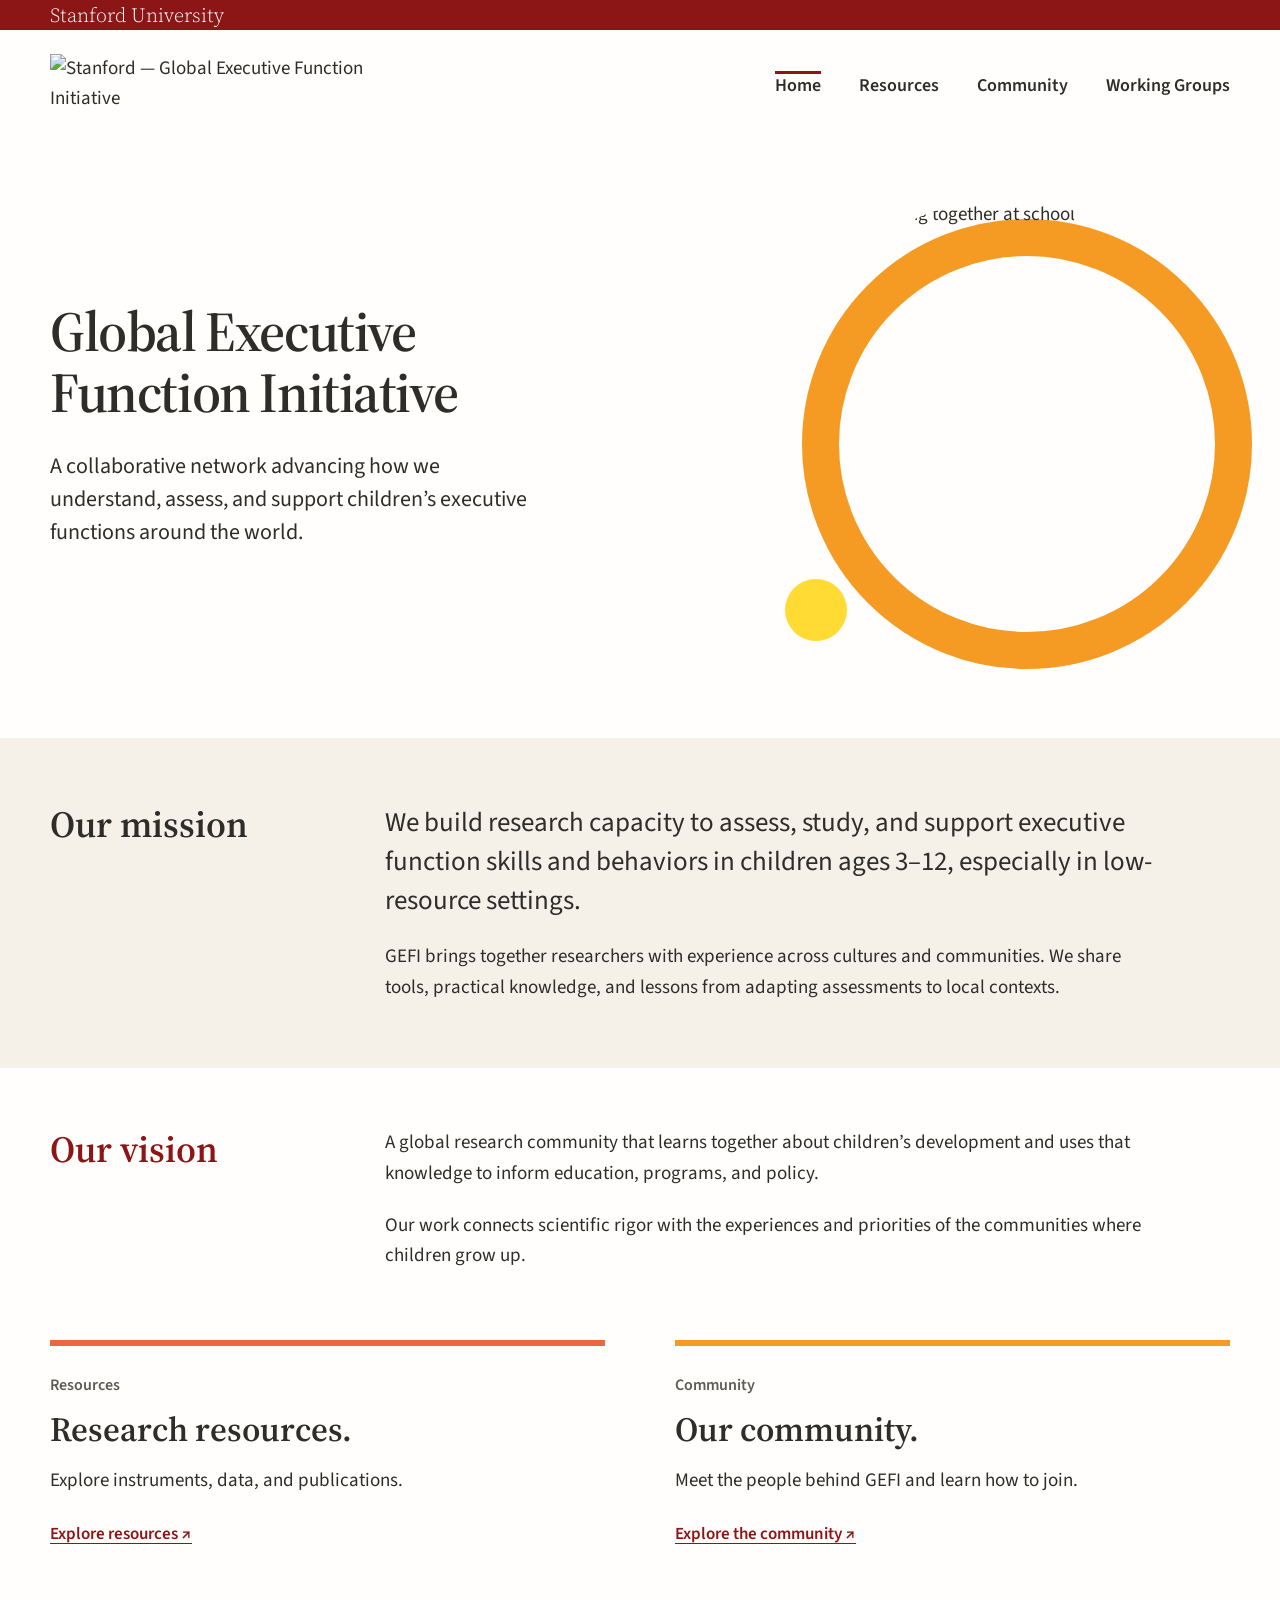
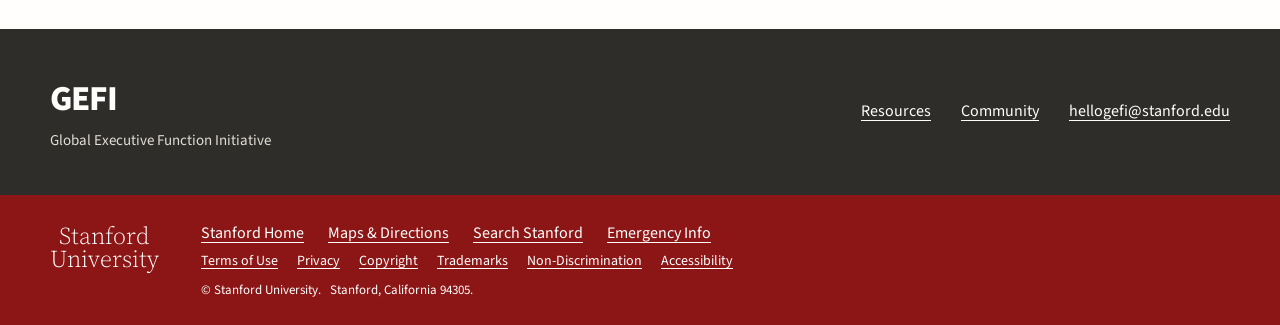
==== index.html @ b2375422 "Highlight working groups and organize research resources" ====
<!doctype html>
<html lang="en">
<head><meta name="robots" content="noindex, nofollow">
<meta charset="utf-8">
<meta name="viewport" content="width=device-width,initial-scale=1">
<meta name="description" content="GEFI connects researchers studying and supporting children’s executive functions across cultures, especially in low-resource settings.">
<title>Global Executive Function Initiative | GEFI</title>
<link rel="preconnect" href="https://fonts.googleapis.com">
<link rel="preconnect" href="https://fonts.gstatic.com" crossorigin>
<link href="https://fonts.googleapis.com/css2?family=Source+Sans+3:wght@400;500;600;700;800&family=Source+Serif+4:wght@400;500;600;700&display=swap" rel="stylesheet">
<link rel="stylesheet" href="styles.css">
<link rel="icon" href="favicon.svg" type="image/svg+xml">
<script src="script.js" defer></script>
</head>
<body><a class="skip-link" href="#main">Skip to content</a>
<div class="university-bar"><div class="wrap"><a href="https://www.stanford.edu/">Stanford University</a></div></div>
<header class="site-header wrap"><a class="brand" href="index.html" aria-label="GEFI home"><img class="brand-logo" src="assets/stanford-wordmark.png" width="368" height="64" alt="Stanford — Global Executive Function Initiative"></a>
<button class="menu-toggle" aria-expanded="false" aria-controls="site-nav">Menu</button>
<nav id="site-nav" class="site-nav" aria-label="Main navigation"><a href="index.html" aria-current="page">Home</a><a href="resources.html">Resources</a><a href="community.html">Community</a>
<a href="working-groups.html">Working Groups</a></nav>
</header>
<main id="main">
<!-- HOME INTRO: edit the heading and introduction below. -->
<section class="home-intro wrap">
  <div class="home-intro-copy">
<h1>Global Executive<br>Function Initiative<span class="title-period"> </span>
</h1>
<p class="home-description">A collaborative network advancing how we understand, assess, and support children’s executive functions around the world.</p>
  </div>
  <figure class="home-photo">
    <img src="assets/children-at-school.jpg" width="2000" height="537" alt="Children playing together at school" fetchpriority="high">
  </figure>
</section>
<!-- MISSION: edit the two paragraphs below. -->
<div class="mission-band">
<section class="editorial-grid mission wrap">
<h2>Our mission</h2>
<div>
<p class="large-copy">We build research capacity to assess, study, and support executive function skills and behaviors in children ages 3–12, especially in low-resource settings.</p>
<p>GEFI brings together researchers with experience across cultures and communities. We share tools, practical knowledge, and lessons from adapting assessments to local contexts.</p>
</div>
</section>
</div>
<!-- VISION: edit the two paragraphs below. -->
<section class="editorial-grid vision wrap">
<h2>Our vision</h2>
<div>
<p>A global research community that learns together about children’s development and uses that knowledge to inform education, programs, and policy.</p>
<p>Our work connects scientific rigor with the experiences and priorities of the communities where children grow up.</p>
</div>
</section>
<!-- LINKS TO RESOURCES AND COMMUNITY -->
<section class="home-paths wrap" aria-label="Explore GEFI"><a href="resources.html"><span class="eyebrow">Resources</span>
<h2>Research resources.</h2>
<p>Explore instruments, data, and publications.</p><span class="text-link">Explore resources <span aria-hidden="true">↗</span></span></a><a href="community.html"><span class="eyebrow">Community</span>
<h2>Our community.</h2>
<p>Meet the people behind GEFI and learn how to join.</p><span class="text-link">Explore the community <span aria-hidden="true">↗</span></span></a>
</section>
</main>
<footer class="site-footer">
<div class="wrap footer-inner">
<div><a class="footer-brand" href="index.html">GEFI</a>
<p>Global Executive Function Initiative</p>
</div>
<div class="footer-links"><a href="resources.html">Resources</a><a href="community.html">Community</a><a href="mailto:hellogefi@stanford.edu">hellogefi@stanford.edu</a>
</div>
</div>
</footer>
<div class="stanford-footer"><div class="wrap stanford-footer-inner"><a class="stanford-signature" href="https://www.stanford.edu/">Stanford<br>University</a><div><nav aria-label="Stanford resources"><ul><li><a href="https://www.stanford.edu/">Stanford Home</a></li><li><a href="https://visit.stanford.edu/plan/">Maps &amp; Directions</a></li><li><a href="https://www.stanford.edu/search/">Search Stanford</a></li><li><a href="https://emergency.stanford.edu/">Emergency Info</a></li></ul><ul class="stanford-policy-links"><li><a href="https://www.stanford.edu/site/terms/">Terms of Use</a></li><li><a href="https://www.stanford.edu/site/privacy/">Privacy</a></li><li><a href="https://uit.stanford.edu/security/copyright-infringement">Copyright</a></li><li><a href="https://adminguide.stanford.edu/chapter-1/subchapter-5/policy-1-5-4">Trademarks</a></li><li><a href="https://studentservices.stanford.edu/more-resources/student-policies/non-academic/non-discrimination">Non-Discrimination</a></li><li><a href="https://www.stanford.edu/site/accessibility">Accessibility</a></li></ul></nav><p>© Stanford University. &nbsp; Stanford, California 94305.</p></div></div></div>
</body></html>
---- styles.css ----
/* GEFI website design.
   Edit the palette here to change the whole site. */
:root {
  --ink: #2e2d29;
  --muted: #5c5b55;
  --paper: #fffefc;
  --line: #d9d6ce;
  --accent: #8c1515;
  --coral: #ec6643;
  --orange: #f59b24;
  --yellow: #ffdb33;
  --soft: #f5f1e8;
  --sans: "Source Sans 3", "Source Sans Pro", "Helvetica Neue", Arial, sans-serif;
  --serif: "Source Serif 4", "Source Serif Pro", Georgia, serif;
}
*, *::before, *::after { box-sizing: border-box; }
body { margin: 0; background: var(--paper); color: var(--ink); font: 19px/1.6 var(--sans); -webkit-font-smoothing: antialiased; }
a { color: inherit; text-underline-offset: .22em; text-decoration-thickness: 1px; }
a:hover { color: var(--accent); }
a:focus-visible, button:focus-visible { outline: 3px solid var(--accent); outline-offset: 5px; }
h1, h2, h3, p, figure { margin-top: 0; }
h1, h2, h3 { line-height: 1.15; }
h1, h2 { font-family: var(--serif); font-weight: 600; }
h3 { font-weight: 600; }
.wrap { width: min(1180px, calc(100% - 96px)); margin-inline: auto; }
.skip-link { position: absolute; left: 20px; top: 0; padding: 10px 20px; background: var(--ink); color: white; transform: translateY(-130%); z-index: 99; }
.skip-link:focus { transform: none; }

/* Header */
.site-header { display: flex; align-items: center; justify-content: space-between; gap: 32px; min-height: 112px; position: relative; }
.brand { min-width: 0; display: flex; align-items: center; gap: 21px; text-decoration: none; }
.brand-word { font-family: var(--sans); font-weight: 800; font-size: 49px; letter-spacing: -.04em; line-height: 1; color: var(--ink); }
.brand-name { font-size: 16px; line-height: 1.25; padding-left: 20px; border-left: 1px solid #aaa69b; }
.site-nav { display: flex; align-items: center; gap: 38px; align-self: stretch; }
.site-nav a { display: flex; align-items: center; position: relative; font-size: 18px; text-decoration: none; font-weight: 600; }
.site-nav a[aria-current]::after { content: ""; position: absolute; bottom: 26px; left: 0; right: 0; height: 3px; background: var(--coral); }
.menu-toggle { flex: none; display: none; font: 600 16px var(--sans); background: none; border: 1px solid var(--ink); padding: 8px 16px; }
.eyebrow { font: 600 16px/1.4 var(--sans); color: var(--accent); margin-bottom: 23px; }

/* Home */
.home-intro { display: grid; grid-template-columns: 1.2fr 1fr; gap: 40px; align-items: center; padding-block: 58px 88px; }
.home-intro-copy { padding-block: 12px; position: relative; z-index: 1; }
.home-intro h1 { font-size: clamp(42px, 4.4vw, 61px); letter-spacing: -.025em; line-height: 1.09; margin-bottom: 27px; }
.title-period { color: inherit; }
.home-description { font-size: 22px; line-height: 1.5; max-width: 490px; margin-bottom: 0; }
.home-photo { width: 100%; aspect-ratio: 1; max-width: 450px; position: relative; margin: 0 0 0 auto; isolation: isolate; }
.home-photo::before { content: ""; position: absolute; width: 100%; height: 100%; border: 37px solid var(--orange); border-radius: 50%; top: 19px; left: 22px; z-index: -1; }
.home-photo::after { content: ""; position: absolute; width: 62px; height: 62px; background: var(--yellow); border-radius: 50%; left: 1%; bottom: 2%; }
.home-photo img { width: 100%; height: 100%; object-fit: cover; object-position: 50% 50%; border-radius: 50%; display: block; }
.mission-band { background: var(--soft); }
.editorial-grid { display: grid; grid-template-columns: 270px 1fr; column-gap: 65px; padding-block: 65px; }
.editorial-grid h2 { font-size: 37px; margin: 0; }
.editorial-grid > div { max-width: 780px; }
.editorial-grid p { margin-bottom: 22px; }
.editorial-grid p:last-child { margin-bottom: 0; }
.editorial-grid .large-copy { font-size: 27px; line-height: 1.45; }
.vision { padding-block: 60px 68px; }
.vision h2 { color: var(--accent); }
.home-paths { display: grid; grid-template-columns: 1fr 1fr; gap: 70px; padding-block: 0 80px; }
.home-paths > a { display: block; text-decoration: none; border-top: 6px solid var(--coral); padding: 28px 0 0; }
.home-paths > a:nth-child(2) { border-color: var(--orange); }
.home-paths .eyebrow { display: block; margin-bottom: 14px; color: var(--muted); }
.home-paths h2 { font-size: 34px; margin-bottom: 17px; }
.home-paths p { margin-bottom: 22px; color: var(--ink); }
.text-link { font-size: 17px; color: var(--accent); font-weight: 600; }
.home-paths .text-link { text-decoration: underline; }

/* Footer */
.site-footer { background: var(--ink); color: var(--paper); padding: 42px 0; }
.footer-inner { display: flex; align-items: center; justify-content: space-between; gap: 32px; }
.footer-brand { text-decoration: none; font-family: var(--sans); font-weight: 800; font-size: 35px; letter-spacing: -.025em; }
.site-footer p { font-size: 15px; margin: 2px 0 0; color: #e1ded5; }
.footer-links { display: flex; gap: 30px; flex-wrap: wrap; }
.footer-links a { font-size: 16px; }
.site-footer a:hover { color: var(--yellow); }

/* Shared subpages */
.section-nav { display: flex; gap: 28px; flex-wrap: wrap; padding: 19px 0; border-block: 1px solid var(--line); }
.section-nav a { font-size: 16px; text-decoration: none; }
.section-nav a[aria-current] { color: var(--accent); font-weight: 700; text-decoration: underline; }
.page-intro { padding: 58px 0 48px; max-width: 900px; }
.page-intro h1 { font-size: clamp(40px, 4.4vw, 58px); line-height: 1.12; letter-spacing: -.02em; margin-bottom: 24px; }
.page-intro .eyebrow { color: var(--muted); margin-bottom: 20px; }
.lede { font-size: 23px; line-height: 1.5; max-width: 760px; margin: 0; }
.directory { padding-bottom: 80px; }
.directory-row { display: grid; grid-template-columns: 1fr 48px; gap: 26px; align-items: center; border-top: 1px solid var(--line); padding: 32px 0; text-decoration: none; }
.directory-row:first-child { border-top: 5px solid var(--coral); }
.directory-row:last-child { border-bottom: 1px solid var(--line); }
.row-number { display: none; }
.directory-row h2 { font-size: 35px; margin: 0 0 9px; }
.directory-row p { font-size: 19px; margin: 0; color: var(--muted); }
.row-arrow { display: grid; place-items: center; width: 44px; height: 44px; border: 1px solid var(--ink); border-radius: 50%; font-size: 23px; color: var(--ink); }
.directory-row:hover .row-arrow { background: var(--yellow); }
.resource-list { padding-bottom: 60px; }
.resource-entry { border-top: 1px solid var(--line); padding: 37px 0 41px; }
.resource-entry:first-child { border-top: 5px solid var(--coral); }
.resource-entry h2 { font-size: 37px; margin-bottom: 12px; }
.resource-entry p:not(.eyebrow) { max-width: 820px; }
.resource-entry .eyebrow { margin-bottom: 16px; }
.resource-full-name { font-size: 18px; margin-bottom: 22px; color: var(--muted); }
.link-row { display: flex; gap: 28px; flex-wrap: wrap; margin-top: 25px; }
.link-row a { font-size: 18px; color: var(--accent); }
.notice { background: var(--soft); border-left: 6px solid var(--orange); padding: 29px 34px; margin: 0 0 44px; }
.notice h2 { font-family: var(--sans); font-size: 23px; font-weight: 600; margin-bottom: 10px; }
.notice p { max-width: 820px; margin: 0; }
.content-section { border-top: 1px solid var(--line); padding-block: 40px; margin-bottom: 30px; }
.steps { margin: 0 0 26px; padding-left: 25px; }
.steps li { padding-left: 8px; margin-bottom: 24px; }
.steps li::marker { color: var(--accent); font-weight: 600; }
.steps h3 { font-size: 21px; margin: 0 0 7px; }
.steps p { font-size: 19px; }
.publication-section { margin-bottom: 44px; }
.section-title { font-family: var(--sans); font-size: 23px; font-weight: 600; padding-bottom: 19px; margin-bottom: 0; border-bottom: 4px solid var(--coral); }
.publication { padding: 27px 0; border-bottom: 1px solid var(--line); }
.publication .eyebrow { margin-bottom: 13px; }
.publication h3 { font-family: var(--serif); font-weight: 500; font-size: 29px; line-height: 1.35; max-width: 950px; margin-bottom: 14px; }
.publication h3 a { text-decoration: none; }
.publication h3 a:hover { text-decoration: underline; }
.publication p:last-child { font-size: 17px; color: var(--muted); margin: 0; }
.reading-note { padding: 29px 0 58px; border-top: 1px solid var(--line); max-width: 900px; }
.reading-note h2 { font-family: var(--sans); font-size: 23px; font-weight: 600; margin-bottom: 13px; }
.reading-note p { font-size: 19px; }
.recognition-note { font-size: 20px; max-width: 850px; margin-bottom: 37px; }
.founder-list { list-style: none; display: grid; grid-template-columns: repeat(3, 1fr); gap: 0 34px; padding: 0; margin: 0 0 34px; }
.founder-list li { border-top: 1px solid var(--line); }
.founder-list .founder-name, .founder-list a { display: flex; align-items: center; min-height: 70px; font-size: 20px; text-decoration: none; color: var(--ink); }
.source-note { font-size: 16px; color: var(--muted); margin-bottom: 65px; }
.plain-list { padding-left: 22px; margin: 0 0 24px; }
.plain-list li { margin-bottom: 13px; }
.membership-application { display: grid; grid-template-columns: 1fr 1fr; gap: 65px; padding: 42px 0 48px; border-top: 1px solid var(--line); }
.membership-application h2 { font-size: 35px; margin-bottom: 19px; }
.membership-application p:not(.eyebrow) { font-size: 19px; }
.application-status { background: var(--soft); border-top: 5px solid var(--orange); padding: 27px 31px; align-self: start; }
.application-status h3 { font-size: 23px; margin-bottom: 15px; }
.application-status p:last-child { margin-bottom: 0; }

@media (max-width: 1000px) {
  .wrap { width: calc(100% - 64px); }
  .home-intro { gap: 30px; padding-block: 44px 70px; }
  .home-intro h1 { font-size: 46px; }
  .home-description { font-size: 21px; }
  .home-photo::before { border-width: 28px; left: 13px; top: 15px; }
  .editorial-grid { grid-template-columns: 210px 1fr; gap: 35px; }
  .brand-name { font-size: 14px; }
  .site-nav { gap: 25px; }
  .footer-links { gap: 20px; }
}
@media (max-width: 760px) {
  body { font-size: 18px; }
  .wrap { width: calc(100% - 40px); }
  .site-header { min-height: 94px; gap: 12px; }
  .brand { gap: 13px; }
  .brand-word { font-size: 39px; }
  .brand-name { font-size: 12px; padding-left: 13px; }
  .menu-toggle { display: block; padding: 7px 12px; font-size: 15px; }
  .site-nav { display: none; position: absolute; top: 94px; left: -20px; right: -20px; padding: 18px 20px; background: var(--paper); border-block: 1px solid var(--line); z-index: 10; gap: 28px; }
  .site-nav.open { display: flex; }
  .site-nav a { font-size: 17px; padding: 4px 0; }
  .site-nav a[aria-current]::after { bottom: -3px; height: 2px; }
  .home-intro { grid-template-columns: 1fr; padding-block: 33px 48px; gap: 35px; }
  .home-intro-copy { padding: 0; }
  .eyebrow { font-size: 15px; margin-bottom: 18px; }
  .home-intro h1 { font-size: clamp(36px, 7vw, 49px); line-height: 1.14; margin-bottom: 22px; }
  .home-description { font-size: 21px; max-width: 550px; }
  .home-photo { width: min(82%, 350px); margin: 0 auto; }
  .home-photo::before { border-width: 27px; top: 11px; left: 13px; }
  .home-photo::after { width: 48px; height: 48px; }
  .editorial-grid { grid-template-columns: 1fr; gap: 23px; padding-block: 39px; }
  .editorial-grid h2 { font-size: 32px; }
  .editorial-grid .large-copy { font-size: 24px; }
  .vision { padding-block: 40px 45px; }
  .home-paths { grid-template-columns: 1fr; gap: 35px; padding-bottom: 50px; }
  .home-paths > a { padding-top: 23px; }
  .home-paths h2 { font-size: 31px; }
  .footer-inner { flex-direction: column; align-items: flex-start; gap: 25px; }
  .footer-links { gap: 16px 24px; }
  .footer-links a { font-size: 16px; }
  .section-nav { gap: 10px 21px; padding-block: 16px; }
  .section-nav a { font-size: 15px; }
  .page-intro { padding-block: 38px 35px; }
  .page-intro h1 { font-size: 40px; overflow-wrap: anywhere; }
  .lede { font-size: 21px; }
  .directory { padding-bottom: 50px; }
  .directory-row { gap: 16px; padding-block: 27px; }
  .directory-row h2 { font-size: 30px; }
  .directory-row p { font-size: 18px; }
  .resource-entry h2 { font-size: 32px; }
  .resource-entry { padding-block: 29px; }
  .link-row { gap: 15px 25px; }
  .notice { padding: 25px; margin-bottom: 35px; }
  .publication h3 { font-size: 25px; }
  .founder-list { grid-template-columns: 1fr 1fr; gap: 0 20px; }
  .founder-list .founder-name { font-size: 18px; min-height: 65px; }
  .membership-application { grid-template-columns: 1fr; gap: 22px; }
  .application-status { padding: 25px; }
}
@media (max-width: 380px) {
  .brand-name { display: none; }
  .home-intro h1 { font-size: 35px; }
  .founder-list { grid-template-columns: 1fr; }
}
@media (prefers-reduced-motion: reduce) {
  * { scroll-behavior: auto !important; transition: none !important; }
}

/* Reading guides, country studies, and founding-member biographies. */
.page-contents { border-block: 1px solid var(--line); padding: 25px 0; margin-bottom: 40px; }
.page-contents h2 { font: 600 20px var(--sans); margin-bottom: 15px; }
.page-contents ul { display: grid; grid-template-columns: 1fr 1fr; gap: 9px 35px; padding-left: 22px; margin-bottom: 0; }
.page-contents a, .country-nav a { font-size: 17px; }
.reading-section { padding: 35px 0; border-bottom: 1px solid var(--line); max-width: 930px; scroll-margin-top: 25px; }
.reading-section h2 { font-size: 34px; margin-bottom: 23px; }
.reading-section h3 { font-size: 21px; margin: 28px 0 15px; }
.reading-section li { padding-left: 5px; margin-bottom: 16px; }
.reference-list { padding-left: 22px; overflow-wrap: anywhere; }
.reference-list li { padding-left: 8px; margin-bottom: 23px; }
.country-nav { display: flex; flex-wrap: wrap; gap: 10px 25px; border-block: 1px solid var(--line); padding: 20px 0; margin-bottom: 10px; }
.study-country { max-width: 930px; padding: 32px 0 18px; border-bottom: 1px solid var(--line); scroll-margin-top: 25px; overflow-wrap: anywhere; }
.study-country h2 { font-size: 33px; margin-bottom: 20px; }
.studies-list { margin-bottom: 40px; }
.tool-guidance { margin-top: 30px; font-size: 17px; max-width: 820px; }
.tool-guidance p { margin-bottom: 15px; }
.bibliography-link { margin: 28px 0 0; font-size: 18px; }
.founder-profiles { display: grid; grid-template-columns: 1fr 1fr; gap: 0 40px; align-items: start; margin-bottom: 45px; }
.founder-profile { border-top: 1px solid var(--line); padding: 20px 0; }
.founder-profile summary { display: flex; align-items: center; gap: 21px; cursor: pointer; list-style: none; }
.founder-profile summary::-webkit-details-marker { display: none; }
.founder-profile summary img { width: 70px; height: 70px; border-radius: 50%; object-fit: cover; flex-shrink: 0; }
.founder-profile summary h2 { font-size: 25px; margin: 0; }
.profile-toggle { margin-left: auto; font-size: 26px; font-weight: 400; padding: 0 5px; }
.profile-toggle::before { content: "+"; }
.founder-profile[open] .profile-toggle::before { content: "−"; }
.founder-profile summary:hover h2 { color: var(--accent); }
.founder-profile summary:focus-visible { outline: 3px solid var(--accent); outline-offset: 5px; }
.profile-body { padding: 23px 0 0; font-size: 18px; }
.profile-body p:last-child { margin-bottom: 0; }
.founding-background { border-top: 1px solid var(--line); padding-top: 35px; max-width: 930px; }
.founding-background h2 { font-size: 34px; margin-bottom: 25px; }
.founding-photo { margin: 32px 0 40px; max-width: 930px; }
.founding-photo img { display: block; width: 100%; height: auto; }
.founding-photo figcaption { padding-top: 15px; font-size: 15px; color: var(--muted); }
@media (max-width: 760px) {
  .page-contents ul, .founder-profiles { grid-template-columns: 1fr; }
  .reading-section h2 { font-size: 29px; }
  .reading-section ul { padding-left: 22px; }
  .reading-section { overflow-wrap: anywhere; }
  .founder-profile summary { gap: 17px; }
  .founder-profile summary h2 { font-size: 24px; }
  .founder-profile summary img { width: 62px; height: 62px; }
  .study-country h2, .founding-background h2 { font-size: 30px; }
}

/* Stanford identity: original GEFI lockup, restrained cardinal navigation. */
.university-bar { background: #8c1515; color: #fff; height: 30px; }
.university-bar a { font: 20px/30px var(--serif); text-decoration: none; color: #fff; }
.brand-logo { display: block; width: min(368px, 100%); height: auto; }
.brand { max-width: 368px; }
.site-nav a[aria-current]::after { background: #8c1515; }
.stanford-footer { background: #8c1515; color: #fff; padding: 27px 0 24px; }
.stanford-footer-inner { display: flex; gap: 42px; align-items: flex-start; }
.stanford-signature { font: 24px/.95 var(--serif); text-decoration: none; text-align: center; padding-top: 3px; flex: none; }
.stanford-footer ul { display: flex; flex-wrap: wrap; gap: 6px 24px; padding: 0; list-style: none; margin: 0 0 8px; font-size: 16px; line-height: 1.4; }
.stanford-footer .stanford-policy-links { font-size: 14px; gap: 5px 19px; }
.stanford-footer p { font-size: 13px; margin: 8px 0 0; }
.stanford-footer a:hover { color: #fff; text-decoration: underline; }
.stanford-footer a:focus-visible, .university-bar a:focus-visible { outline-color: #fff; }

/* Community atlas: local land geometry and institution-based member pins. */
.community-atlas { border-top: 5px solid var(--accent); padding-top: 32px; margin-bottom: 64px; }
.atlas-heading { display: flex; justify-content: space-between; gap: 30px; align-items: flex-end; }
.atlas-heading h2 { font-size: clamp(30px, 3.2vw, 42px); margin: 0 0 14px; }
.atlas-heading .eyebrow { margin-bottom: 12px; }
.atlas-count { flex: none; font-size: 19px; font-weight: 600; line-height: 1.5; text-align: right; margin-bottom: 15px; }
.atlas-count span { font-size: 15px; color: var(--muted); font-weight: 400; }
.atlas-intro { font-size: 19px; max-width: 780px; margin-bottom: 28px; }
.atlas-toolbar { display: flex; justify-content: space-between; align-items: flex-end; gap: 18px; margin-bottom: 16px; }
.atlas-toolbar label { font-size: 15px; font-weight: 600; display: block; margin-bottom: 6px; }
.atlas-toolbar select { display: block; font: 17px var(--sans); color: var(--ink); padding: 10px 35px 10px 12px; background: var(--paper); border: 1px solid #9d9e95; border-radius: 0; max-width: 100%; min-height: 44px; }
.map-controls { display: flex; gap: 7px; flex: none; }
.map-controls button { background: var(--paper); color: var(--ink); border: 1px solid #9d9e95; min-width: 44px; min-height: 44px; padding: 6px 12px; font: 600 18px var(--sans); cursor: pointer; }
.map-controls button:last-child { font-size: 15px; }
.map-controls button:hover:not(:disabled) { background: var(--soft); }
.map-controls button:disabled { opacity: .4; cursor: default; }
.atlas-layout { display: grid; grid-template-columns: minmax(0, 1fr) 310px; gap: 30px; }
.map-column { min-width: 0; }
.map-canvas { height: 370px; border: 1px solid #d5d8d0; background: #eef1ed; overflow: hidden; }
#community-map { display: block; width: 100%; height: 100%; }
.map-pin { cursor: pointer; outline: none; }
.map-pin-shape { fill: #8c1515; stroke: #fffefc; stroke-width: 2px; }
.map-pin text { fill: #fff; font: 700 13px var(--sans); pointer-events: none; }
.map-pin:hover .map-pin-shape, .map-pin.is-selected .map-pin-shape { fill: #333f36; }
.map-pin:focus-visible .map-pin-shape { stroke: #111; stroke-width: 4px; }
.map-caption { font-size: 15px; line-height: 1.5; color: var(--muted); margin: 12px 0 7px; }
.map-attribution { font-size: 12px; line-height: 1.5; color: var(--muted); margin: 0; }
.map-selection { min-width: 0; }
.map-selection > .eyebrow { margin: 0 0 8px; font-size: 14px; }
.map-selection h3 { font-family: var(--serif); font-size: 25px; margin: 0 0 7px; }
#selection-count { font-size: 15px; color: var(--muted); margin: 0 0 10px; }
#map-members { max-height: 355px; overflow-y: auto; scrollbar-gutter: stable; padding-right: 10px; }
.map-member { display: grid; grid-template-columns: 58px minmax(0, 1fr); gap: 13px; padding: 15px 0; border-top: 1px solid var(--line); }
.map-member img { display: block; width: 58px; height: 58px; object-fit: cover; border-radius: 50%; margin-top: 3px; }
.map-member a { font-size: 19px; font-weight: 600; line-height: 1.2; }
.map-member p { font-size: 14px; line-height: 1.3; margin: 5px 0 0; }
.map-member .map-member-city { font-size: 13px; color: var(--muted); }
.founder-tag { display: inline-block; font-size: 11px; font-weight: 600; letter-spacing: .035em; text-transform: uppercase; background: #f0e4db; color: #6b281a; padding: 2px 7px; margin-top: 8px; }
.atlas-next { display: flex; flex-wrap: wrap; justify-content: space-between; gap: 14px; padding-top: 22px; margin: 26px 0 0; border-top: 1px solid var(--line); font-size: 16px; }
select:focus-visible { outline: 3px solid var(--accent); outline-offset: 3px; }
@media (max-width: 1000px) {
  .brand { max-width: 320px; }
  .atlas-layout { grid-template-columns: minmax(0, 1fr) 270px; gap: 22px; }
  .map-canvas { height: 340px; }
}
@media (max-width: 760px) {
  .brand { max-width: min(310px, calc(100% - 85px)); }
  .stanford-footer-inner { flex-direction: column; gap: 24px; }
  .stanford-signature { text-align: left; }
  .stanford-footer ul { gap: 10px 20px; }
  .atlas-heading { display: block; }
  .atlas-count { text-align: left; margin: 0 0 18px; }
  .atlas-count br { display: none; }
  .atlas-count span { display: block; }
  .atlas-toolbar { flex-wrap: wrap; align-items: flex-start; }
  .atlas-toolbar > div:first-child { width: 100%; }
  .atlas-toolbar select { width: 100%; }
  .atlas-layout { grid-template-columns: minmax(0, 1fr); gap: 28px; }
  .map-canvas { height: 290px; }
  #map-members { max-height: 380px; }
  .map-member { grid-template-columns: 64px minmax(0, 1fr); }
  .map-member img { width: 64px; height: 64px; }
  .map-member a { font-size: 20px; }
  .map-member p { font-size: 16px; }
  .atlas-next { flex-direction: column; }
}

/* Official Stanford logo font, from the same asset used by the legacy site. */
@font-face { font-family: Stanford; font-weight: 300; font-style: normal; font-display: swap; src: url("assets/fonts/stanford.woff") format("woff"); }
.university-bar a, .stanford-signature { font-family: Stanford, var(--serif); font-weight: 300; font-feature-settings: "liga"; }

/* Individual member pins and profiles directly on the map. */
.atlas-layout { display: block; }
.map-canvas { position: relative; height: 490px; }
.map-pin-shape { stroke-width: 1.6px; }
.member-popup { position: absolute; width: 250px; max-width: calc(100% - 20px); padding: 20px 18px 16px; background: #fffefc; border: 1px solid #b9beb4; box-shadow: 0 4px 18px #26342626; z-index: 3; text-align: center; }
.member-popup[hidden] { display: none; }
.member-popup img { display: block; width: 76px; height: 76px; border-radius: 50%; object-fit: cover; margin: 0 auto 11px; }
.popup-name { display: block; font: 600 22px/1.15 var(--serif); margin: 0 0 9px; }
.member-popup p { font-size: 15px; line-height: 1.35; margin: 5px 0; }
.member-popup .popup-city { color: var(--muted); font-size: 13px; }
.popup-close { position: absolute; right: 4px; top: 3px; width: 34px; height: 34px; background: none; border: 0; color: var(--ink); cursor: pointer; font: 26px/1 var(--sans); }
.popup-close:hover { background: var(--soft); }
@media (max-width: 760px) {
  .map-canvas { height: 430px; }
  .member-popup { width: 220px; padding: 15px 14px 12px; }
  .member-popup img { width: 64px; height: 64px; margin-bottom: 8px; }
  .popup-name { font-size: 21px; }
}

/* Pan, wheel zoom and pinch gestures stay within the map surface. */
#community-map { touch-action: none; cursor: grab; user-select: none; }
.is-dragging #community-map, .is-dragging .map-pin { cursor: grabbing; }
#community-map:focus-visible { outline: 3px solid var(--accent); outline-offset: -3px; }
.popup-colocated-label { display: block; font-size: 12px; color: var(--muted); margin: 14px 0 6px; }
.member-popup select { width: 100%; min-height: 34px; font: 15px var(--sans); padding: 5px; border: 1px solid var(--line); background: var(--paper); color: var(--ink); }
/* A wide desktop viewport trims unused polar space without stretching the map. */
.map-canvas { height: auto; aspect-ratio: 2.6; min-height: 350px; max-height: 490px; }
@media (max-width: 760px) {
  .map-canvas { height: 430px; aspect-ratio: auto; min-height: 0; }
}
.map-canvas { width: 100%; min-width: 0; }

/* The project layer has a distinct color and diamond symbol, alongside people. */
.map-layers { display: flex; flex-wrap: wrap; gap: 12px 24px; padding: 0; margin: 0 0 20px; border: 0; }
.map-layers legend { font-size: 15px; font-weight: 600; margin-bottom: 8px; }
.map-layers label { display: flex; align-items: center; gap: 7px; min-height: 44px; font-size: 17px; cursor: pointer; }
.map-layers input { width: 18px; height: 18px; margin: 0 3px 0 0; accent-color: #8c1515; }
.map-layers input:focus-visible { outline: 3px solid var(--accent); outline-offset: 3px; }
.map-layer-symbol--member { color: #8c1515; }
.map-layer-symbol--project { color: #00777e; }
.map-layer-count { color: var(--muted); font-size: 15px; }
.map-pin--project .map-pin-shape { fill: #00777e; }
.map-pin--project:hover .map-pin-shape, .map-pin--project.is-selected .map-pin-shape { fill: #004c51; }
.map-empty { font-size: 16px; padding: 12px 15px; border-left: 3px solid #00777e; background: #edf4f2; margin-bottom: 20px; }
.map-empty[hidden] { display: none; }
.project-tag { display: inline-block; font-size: 11px; font-weight: 600; letter-spacing: .035em; text-transform: uppercase; background: #e0efed; color: #005b61; padding: 2px 7px; margin-top: 8px; }
.member-popup { max-height: calc(100% - 20px); overflow-y: auto; overflow-wrap: anywhere; }
.member-popup .popup-summary { margin-top: 10px; }
.popup-project-link { display: block; font-size: 14px; margin-top: 12px; }

.atlas-count span { display: block; }

/* Founding recognition remains visible alongside any later GEFI appointments. */
.member-tags { display: flex; flex-wrap: wrap; gap: 5px; justify-content: center; margin-top: 9px; }
.member-tags > span { margin-top: 0; }
.role-tag { display: inline-block; font: 600 11px var(--sans); letter-spacing: .035em; text-transform: uppercase; padding: 3px 7px; }
.role-tag--steering { color: #174f57; background: #e0efed; }
.role-tag--working-group { color: #594813; background: #f2ecd8; }
.profile-identity { min-width: 0; }
.profile-identity .member-tags { justify-content: flex-start; }
.member-popup .popup-location-note { font-size: 12px; color: var(--muted); margin-top: 8px; }
.popup-sources { margin-top: 12px; text-align: left; font-size: 13px; }
.popup-sources summary { cursor: pointer; }
.popup-sources ul { margin: 7px 0 0; padding-left: 16px; }
.popup-sources li { margin-bottom: 5px; }

/* Research-resource downloads and study documentation use the existing editorial layout. */
.resource-downloads { padding-left: 1.3em; }
.resource-downloads li { margin: 0 0 14px; }
.catalog-nav { display: flex; flex-wrap: wrap; gap: 10px 24px; margin: 0 0 36px; }
.catalog-nav a { padding: 6px 0; }
.study-facts { margin: 20px 0 0; }
.study-facts > div { display: grid; grid-template-columns: 125px minmax(0,1fr); gap: 12px; padding: 10px 0; border-top: 1px solid var(--line); }
.study-facts dt { font-weight: 600; }
.study-facts dd { margin: 0; }
@media(max-width:600px) { .study-facts > div { grid-template-columns: 1fr; gap: 3px; } }

.instrument-selector { margin: 24px 0; max-width: 620px; }
.instrument-selector label { display: block; font-weight: 600; margin: 16px 0; }
.instrument-selector select { display: block; width: 100%; min-height: 44px; margin-top: 6px; padding: 8px 10px; color: var(--ink); background: white; border: 1px solid #777; font: inherit; }
.selector-result ul { padding-left: 1.3em; }

/* Steering committee and shared-location list. */
.committee-grid { display:grid; grid-template-columns:repeat(2,minmax(0,1fr)); gap:30px; }
.committee-card { display:flex; align-items:flex-start; gap:20px; padding:20px 0; border-top:1px solid var(--line); }
.committee-card img,.committee-photo-placeholder { width:92px; height:92px; border-radius:50%; object-fit:cover; flex:none; }
.committee-photo-placeholder { display:grid; place-items:center; color:#683c30; background:#eadbd0; font:600 28px var(--serif); }
.committee-card h3 { margin:0 0 6px; }
.committee-card p { margin:6px 0; }
.popup-colocated-list { display:flex; flex-direction:column; max-height:120px; overflow-y:auto; border:1px solid var(--line); text-align:left; overscroll-behavior:contain; }
.popup-colocated-list button { text-align:left; border:0; border-bottom:1px solid var(--line); background:white; padding:8px; color:var(--ink); font:14px var(--sans); cursor:pointer; }
.popup-colocated-list button[aria-pressed=true] { background:#f1e6dd; font-weight:600; }
.popup-colocated-list button:focus-visible { outline:3px solid var(--accent); outline-offset:-3px; }
@media(max-width:700px) { .committee-grid { grid-template-columns:1fr; } .committee-card img,.committee-photo-placeholder { width:70px;height:70px; } }

/* Committee responsibilities and shared map profiles */
.committee-responsibilities { max-width: 960px; }
.committee-responsibilities h2 { margin-bottom: 22px; }
.committee-responsibilities p { margin-bottom: 16px; }
.popup-profiles { max-height: min(300px, 60vh); overflow-y: auto; overscroll-behavior: contain; padding: 6px 0; }
.popup-profile { padding: 8px 0 15px; }
.popup-profile + .popup-profile { border-top: 1px solid var(--line); padding-top: 18px; }
.popup-profile .popup-name { padding-right: 12px; }

/* Publication citations and sorting */
.publication-toolbar { display:flex; flex-wrap:wrap; align-items:baseline; justify-content:space-between; gap:16px 30px; margin-bottom:24px; }
.publication-toolbar h2 { margin:0; }
.publication-toolbar label { font-weight:600; }
.publication-toolbar select { margin-left:8px; min-height:42px; padding:6px 10px; font:inherit; background:white; border:1px solid #777; color:var(--ink); }
.publication-references { list-style:none; padding:0; }
.publication-references li { padding-left:1.6em; text-indent:-1.6em; margin:0 0 24px; overflow-wrap:anywhere; }

.working-group-cta { display:inline-block; padding:12px 20px; background:#8c1515; color:white; font-weight:700; text-decoration:none; }
.working-group-cta:hover { background:#651010; color:white; }
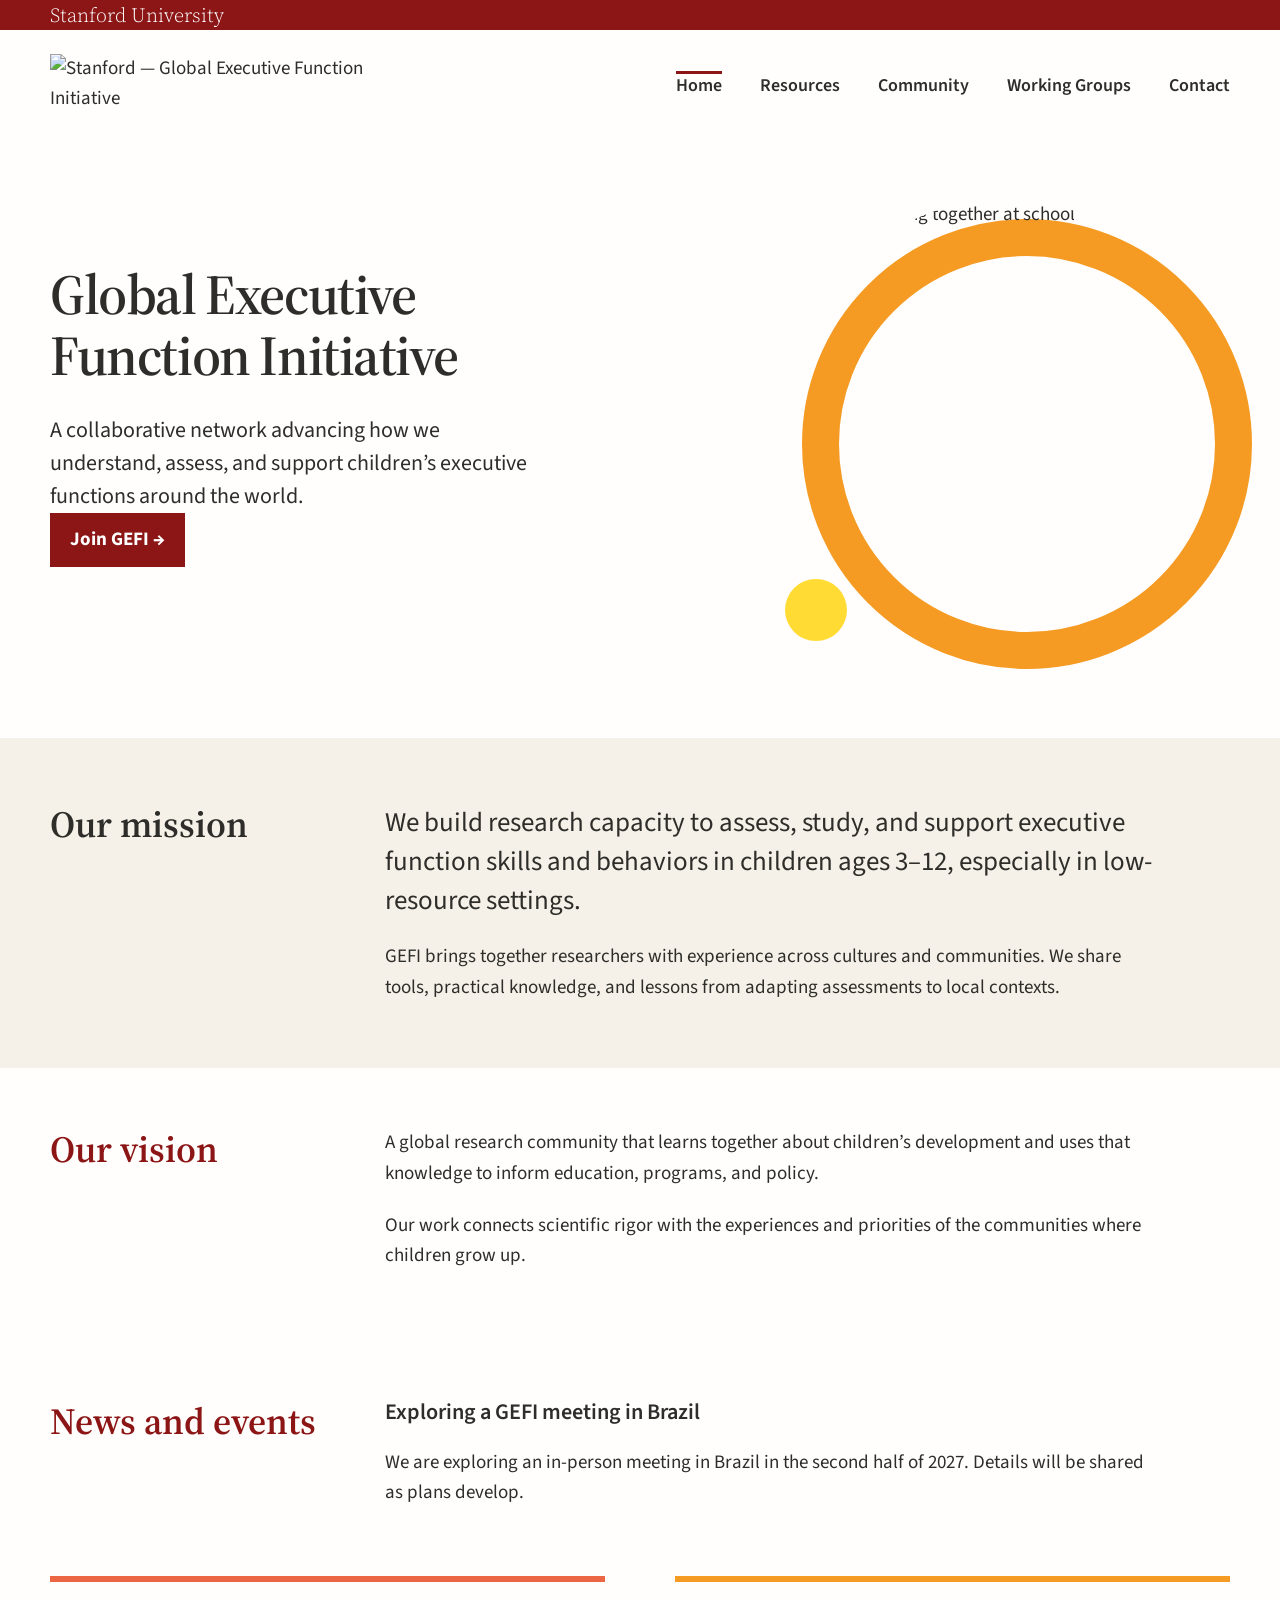
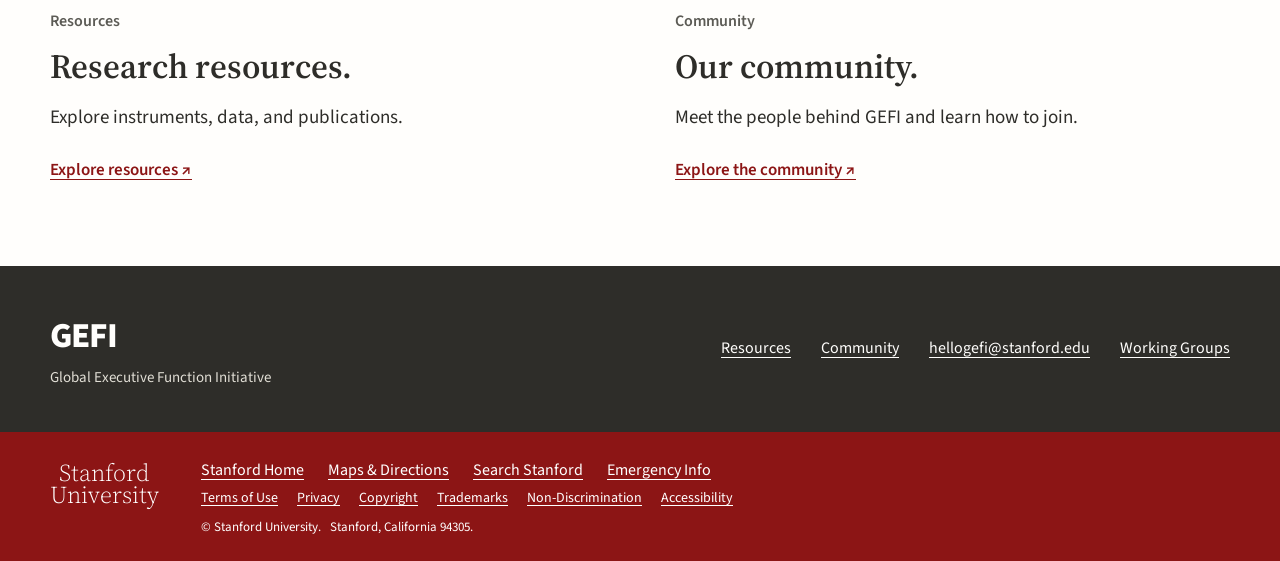
==== commit eeea074e: "Apply community feedback to website and map" ====
--- a/index.html
+++ b/index.html
@@ -17,7 +17,7 @@
 <header class="site-header wrap"><a class="brand" href="index.html" aria-label="GEFI home"><img class="brand-logo" src="assets/stanford-wordmark.png" width="368" height="64" alt="Stanford — Global Executive Function Initiative"></a>
 <button class="menu-toggle" aria-expanded="false" aria-controls="site-nav">Menu</button>
 <nav id="site-nav" class="site-nav" aria-label="Main navigation"><a href="index.html" aria-current="page">Home</a><a href="resources.html">Resources</a><a href="community.html">Community</a>
-<a href="working-groups.html">Working Groups</a></nav>
+<a href="working-groups.html">Working Groups</a><a href="mailto:hellogefi@stanford.edu">Contact</a></nav>
 </header>
 <main id="main">
 <!-- HOME INTRO: edit the heading and introduction below. -->
@@ -26,6 +26,7 @@
 <h1>Global Executive<br>Function Initiative<span class="title-period"> </span>
 </h1>
 <p class="home-description">A collaborative network advancing how we understand, assess, and support children’s executive functions around the world.</p>
+<p><a class="working-group-cta" href="membership.html">Join GEFI →</a></p>
   </div>
   <figure class="home-photo">
     <img src="assets/children-at-school.jpg" width="2000" height="537" alt="Children playing together at school" fetchpriority="high">
@@ -49,6 +50,7 @@
 <p>Our work connects scientific rigor with the experiences and priorities of the communities where children grow up.</p>
 </div>
 </section>
+<section class="editorial-grid vision wrap"><h2>News and events</h2><div><h3>Exploring a GEFI meeting in Brazil</h3><p>We are exploring an in-person meeting in Brazil in the second half of 2027. Details will be shared as plans develop.</p></div></section>
 <!-- LINKS TO RESOURCES AND COMMUNITY -->
 <section class="home-paths wrap" aria-label="Explore GEFI"><a href="resources.html"><span class="eyebrow">Resources</span>
 <h2>Research resources.</h2>
@@ -63,7 +65,7 @@
 <p>Global Executive Function Initiative</p>
 </div>
 <div class="footer-links"><a href="resources.html">Resources</a><a href="community.html">Community</a><a href="mailto:hellogefi@stanford.edu">hellogefi@stanford.edu</a>
-</div>
+<a href="working-groups.html">Working Groups</a></div>
 </div>
 </footer>
 <div class="stanford-footer"><div class="wrap stanford-footer-inner"><a class="stanford-signature" href="https://www.stanford.edu/">Stanford<br>University</a><div><nav aria-label="Stanford resources"><ul><li><a href="https://www.stanford.edu/">Stanford Home</a></li><li><a href="https://visit.stanford.edu/plan/">Maps &amp; Directions</a></li><li><a href="https://www.stanford.edu/search/">Search Stanford</a></li><li><a href="https://emergency.stanford.edu/">Emergency Info</a></li></ul><ul class="stanford-policy-links"><li><a href="https://www.stanford.edu/site/terms/">Terms of Use</a></li><li><a href="https://www.stanford.edu/site/privacy/">Privacy</a></li><li><a href="https://uit.stanford.edu/security/copyright-infringement">Copyright</a></li><li><a href="https://adminguide.stanford.edu/chapter-1/subchapter-5/policy-1-5-4">Trademarks</a></li><li><a href="https://studentservices.stanford.edu/more-resources/student-policies/non-academic/non-discrimination">Non-Discrimination</a></li><li><a href="https://www.stanford.edu/site/accessibility">Accessibility</a></li></ul></nav><p>© Stanford University. &nbsp; Stanford, California 94305.</p></div></div></div>
--- a/styles.css
+++ b/styles.css
@@ -450,3 +450,11 @@
 
 .working-group-cta { display:inline-block; padding:12px 20px; background:#8c1515; color:white; font-weight:700; text-decoration:none; }
 .working-group-cta:hover { background:#651010; color:white; }
+
+.effort-form { display: block; width: 100%; height: 2800px; border: 0; }
+
+.ames-phone { display: flex; align-items: flex-start; gap: 20px; margin: 28px 0 20px; }
+.ames-icon { width: 80px; height: 80px; border: 1px solid #e2ded8; border-radius: 16px; flex: 0 0 auto; }
+.ames-phone h3 { margin: 0 0 8px; }
+.ames-phone p { margin: 0 0 12px; }
+.ames-store-links { display: flex; flex-wrap: wrap; gap: 8px 24px; font-weight: 600; }
